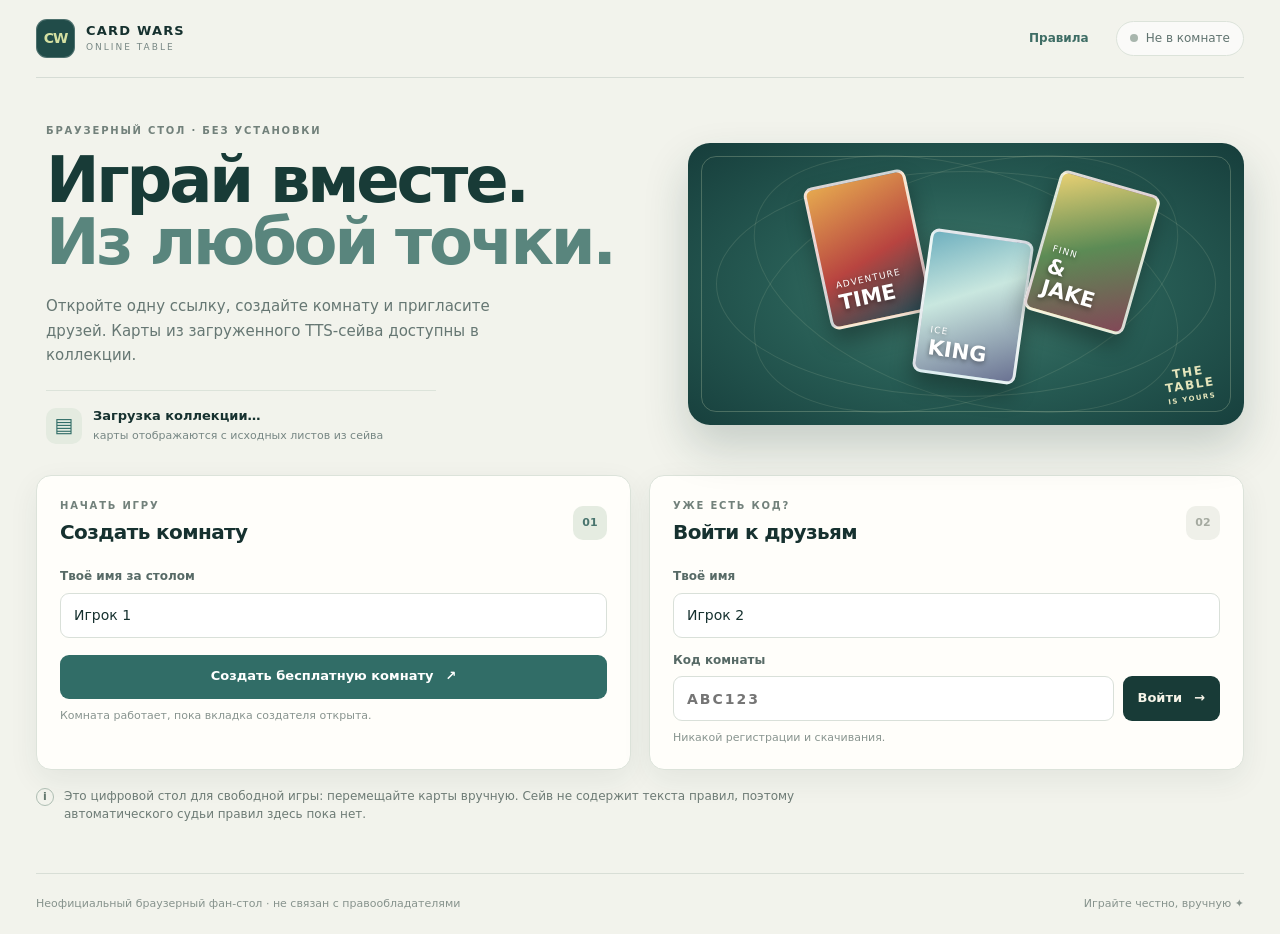
==== index.html @ 1bd03de8 "Add files via upload" ====
<!doctype html>
<html lang="ru">
<head>
  <meta charset="utf-8" />
  <meta name="viewport" content="width=device-width, initial-scale=1" />
  <meta name="theme-color" content="#132d2c" />
  <meta name="description" content="Браузерный стол Card Wars для игры с друзьями." />
  <title>Card Wars · Online Table</title>
  <link rel="icon" href="data:," />
  <link rel="stylesheet" href="./style.css" />
  <script src="./vendor/peerjs.min.js" defer></script>
  <script type="module" src="./src/app.js"></script>
</head>
<body>
  <div class="app-shell">
    <header class="topbar">
      <a class="brand" href="#" aria-label="Card Wars home">
        <span class="brand-mark" aria-hidden="true">CW</span>
        <span><strong>CARD WARS</strong><small>ONLINE TABLE</small></span>
      </a>
      <a class="rules-link" href="./rules.html">Правила</a>
      <div id="connection-pill" class="connection-pill"><span class="status-dot"></span><span id="connection-label">Не в комнате</span></div>
    </header>

    <main>
      <section id="lobby" class="lobby view">
        <div class="hero-grid">
          <div class="hero-copy">
            <p class="eyebrow">БРАУЗЕРНЫЙ СТОЛ · БЕЗ УСТАНОВКИ</p>
            <h1>Играй вместе.<br><em>Из любой точки.</em></h1>
            <p class="intro">Откройте одну ссылку, создайте комнату и пригласите друзей. Карты из загруженного TTS-сейва доступны в коллекции.</p>
            <div class="collection-summary"><span class="summary-icon">▤</span><span><b id="collection-count">Загрузка коллекции…</b><small>карты отображаются с исходных листов из сейва</small></span></div>
          </div>
          <div class="table-art" aria-label="Иллюстрация игровой поверхности">
            <div class="table-ring ring-one"></div><div class="table-ring ring-two"></div>
            <div class="art-card art-card-a"><span>ADVENTURE</span><b>TIME</b></div>
            <div class="art-card art-card-b"><span>ICE</span><b>KING</b></div>
            <div class="art-card art-card-c"><span>FINN</span><b>&amp; JAKE</b></div>
            <div class="table-stamp">THE<br>TABLE<br><small>IS YOURS</small></div>
          </div>
        </div>

        <div class="lobby-grid">
          <section class="panel create-panel">
            <div class="panel-heading"><div><p class="eyebrow">НАЧАТЬ ИГРУ</p><h2>Создать комнату</h2></div><span class="step-badge">01</span></div>
            <label class="field-label" for="host-name">Твоё имя за столом</label>
            <input id="host-name" class="text-input" maxlength="20" placeholder="Например, Finn" value="Игрок 1" />
            <button id="create-room" class="button button-primary button-full"><span>Создать бесплатную комнату</span><span aria-hidden="true">↗</span></button>
            <p class="microcopy">Комната работает, пока вкладка создателя открыта.</p>
          </section>
          <section class="panel join-panel">
            <div class="panel-heading"><div><p class="eyebrow">УЖЕ ЕСТЬ КОД?</p><h2>Войти к друзьям</h2></div><span class="step-badge step-muted">02</span></div>
            <label class="field-label" for="join-name">Твоё имя</label>
            <input id="join-name" class="text-input" maxlength="20" placeholder="Например, Marceline" value="Игрок 2" />
            <label class="field-label" for="room-code">Код комнаты</label>
            <div class="join-row"><input id="room-code" class="text-input room-code-input" maxlength="6" placeholder="ABC123" autocomplete="off" /><button id="join-room" class="button button-dark">Войти <span aria-hidden="true">→</span></button></div>
            <p class="microcopy">Никакой регистрации и скачивания.</p>
          </section>
        </div>
        <div class="notice-row"><span class="notice-icon">i</span><span>Это цифровой стол для свободной игры: перемещайте карты вручную. Сейв не содержит текста правил, поэтому автоматического судьи правил здесь пока нет.</span></div>
        <p id="lobby-error" class="error-message" role="alert" hidden></p>
      </section>

      <section id="game" class="game view" hidden>
        <div class="game-topline">
          <div><p class="eyebrow">ИГРОВАЯ КОМНАТА</p><h1>Стол друзей</h1></div>
          <div class="room-share"><span class="room-label">КОД КОМНАТЫ</span><strong id="room-code-display">------</strong><button id="copy-code" class="icon-button" aria-label="Скопировать код" title="Скопировать код">▣</button></div>
          <button id="leave-room" class="button button-quiet">Покинуть стол</button>
        </div>

        <div class="game-layout">
          <aside class="side-panel">
            <section class="panel player-panel">
              <div class="panel-heading compact"><div><p class="eyebrow">ЗА СТОЛОМ</p><h2>Игроки <span id="player-count" class="count-badge">1</span></h2></div></div>
              <div id="players-list" class="players-list"></div>
            </section>
            <section class="panel deck-panel">
              <div class="panel-heading compact"><div><p class="eyebrow">ТВОЯ КОЛОДА</p><h2>Выбрать пачку</h2></div></div>
              <label class="sr-only" for="deck-select">Выбери колоду</label>
              <select id="deck-select" class="text-input deck-select"></select>
              <button id="use-deck" class="button button-primary button-full">Перемешать и взять</button>
              <div class="deck-status"><span class="deck-stack" aria-hidden="true">▤</span><span><b id="my-deck-count">Колода не выбрана</b><small id="my-deck-name">Выбери пачку выше</small></span></div>
              <button id="draw-card" class="button button-dark button-full" disabled>Взять карту <span aria-hidden="true">↓</span></button>
              <p class="microcopy">Карта из колоды попадает только в твою руку.</p>
            </section>
            <section class="panel turn-panel">
              <div class="turn-info"><span class="turn-orb"></span><span><small>СЕЙЧАС ХОДИТ</small><b id="turn-player">—</b></span></div>
              <button id="end-turn" class="button button-quiet button-full">Передать ход →</button>
              <div class="score-control"><span>Мой счёт</span><div class="score-buttons"><button id="score-minus" aria-label="Уменьшить счёт">−</button><b id="my-score">0</b><button id="score-plus" aria-label="Увеличить счёт">+</button></div></div>
            </section>
            <button id="reset-game" class="text-button" hidden>Сбросить стол</button>
          </aside>

          <section class="table-column">
            <div class="table-toolbar"><div><span class="live-dot"></span><span>ОБЩИЙ СТОЛ</span></div><span id="table-count" class="table-count">0 карт на поле</span></div>
            <div id="play-area" class="play-area" aria-label="Игровое поле. Перетащи сюда карту из руки.">
              <div id="empty-board" class="empty-board"><span class="empty-symbol">✳</span><b>Стол ждёт первой карты</b><small>Перетащи карту сюда или нажми «Сыграть»</small></div>
              <div id="board-cards" class="board-cards"></div>
            </div>
            <div class="discard-row"><div class="discard-heading"><span><span class="discard-icon">↘</span> Сброс</span><small id="discard-count">0 карт</small></div><div id="discard-pile" class="discard-pile"><span class="discard-empty">Сброшенные карты появятся здесь</span></div></div>
            <div class="hand-section"><div class="hand-heading"><div><p class="eyebrow">ТВОЯ ЗОНА</p><h2>Рука <span id="hand-count" class="count-badge">0</span></h2></div><span class="hand-tip">Карты в руке видны только тебе</span></div><div id="hand-cards" class="hand-cards"><div class="hand-empty">Возьми колоду и добери карту, чтобы начать.</div></div></div>
            <details class="activity-panel"><summary>Журнал стола <span id="log-count">0</span></summary><ol id="activity-log" class="activity-log"></ol></details>
          </section>
        </div>
      </section>
    </main>
    <footer class="footer"><span>Неофициальный браузерный фан-стол · не связан с правообладателями</span><span>Играйте честно, вручную ✦</span></footer>
  </div>

  <div id="toast" class="toast" role="status" aria-live="polite"></div>
  <dialog id="card-dialog" class="card-dialog"><button id="close-card" class="dialog-close" aria-label="Закрыть">×</button><div id="dialog-card-art" class="dialog-card-art"></div><div id="dialog-card-title" class="dialog-card-title"></div></dialog>
</body>
</html>
---- style.css ----
:root{color-scheme:light;--ink:#16312f;--muted:#778784;--paper:#f2f3ec;--panel:#fffefa;--line:#dce3da;--teal:#316d67;--teal-dark:#214c49;--lime:#d5e0a2;--gold:#d8ad58;--rose:#c97863;--shadow:0 10px 30px rgba(24,54,51,.07);font-family:Inter,ui-sans-serif,system-ui,-apple-system,"Segoe UI",sans-serif}*{box-sizing:border-box}body{margin:0;background:var(--paper);color:var(--ink);font-size:15px;line-height:1.45}.app-shell{max-width:1440px;margin:0 auto;padding:0 36px}.topbar{height:78px;border-bottom:1px solid rgba(30,65,60,.13);display:flex;align-items:center;justify-content:space-between}.brand{display:flex;align-items:center;gap:11px;color:inherit;text-decoration:none}.brand-mark{height:39px;width:39px;border-radius:11px;background:var(--teal-dark);color:var(--lime);display:grid;place-items:center;font-weight:900;font-size:14px;letter-spacing:-1px;box-shadow:inset 0 0 0 1px rgba(255,255,255,.2)}.brand strong,.brand small{display:block;line-height:1.1}.brand strong{font-size:13px;letter-spacing:1.2px}.brand small{font-size:9px;letter-spacing:2px;color:var(--muted);margin-top:5px}.rules-link{margin-left:auto;margin-right:16px;text-decoration:none;color:#3e6d65;font-size:12px;font-weight:750;padding:8px 11px;border-radius:8px}.rules-link:hover{background:#e6ece5}.connection-pill{display:flex;align-items:center;gap:8px;border:1px solid var(--line);border-radius:99px;background:rgba(255,255,255,.64);padding:8px 13px;color:#60736f;font-size:12px}.status-dot,.live-dot{height:8px;width:8px;border-radius:50%;background:#a8b6ad}.is-connected .status-dot{background:#58a67a;box-shadow:0 0 0 3px rgba(88,166,122,.12)}main{min-height:calc(100vh - 140px)}.lobby{padding:46px 0 50px}.hero-grid{display:grid;grid-template-columns:1fr 0.9fr;gap:34px;align-items:center;min-height:290px}.hero-copy{padding:0 10px}.eyebrow{font-size:10px;font-weight:800;letter-spacing:1.8px;color:#72817b;margin:0 0 10px}.hero-copy h1{font-size:clamp(38px,5vw,65px);line-height:.98;letter-spacing:-3.2px;margin:0;color:#183b37}.hero-copy h1 em{font-style:normal;color:#59857d}.intro{max-width:500px;margin:20px 0 22px;color:#667773;font-size:15px;line-height:1.65}.collection-summary{display:flex;gap:11px;align-items:center;border-top:1px solid var(--line);padding-top:16px;max-width:390px}.collection-summary b,.collection-summary small{display:block}.collection-summary b{font-size:13px}.collection-summary small{font-size:11px;color:var(--muted);margin-top:2px}.summary-icon{display:grid;place-items:center;width:36px;height:36px;border-radius:10px;background:#e4ebe0;color:var(--teal);font-size:20px}.table-art{height:282px;position:relative;overflow:hidden;border-radius:22px;background:radial-gradient(ellipse at 50% 52%,#447e70 0,#275c54 48%,#163d3b 100%);box-shadow:0 22px 45px rgba(23,61,56,.2);display:flex;align-items:center;justify-content:center}.table-art:before{content:"";position:absolute;inset:13px;border:1px solid rgba(220,231,190,.25);border-radius:15px}.table-art:after{content:"";position:absolute;inset:28px;border:1px solid rgba(220,231,190,.13);border-radius:50%}.table-ring{position:absolute;border:1px solid rgba(219,230,191,.12);border-radius:50%;width:440px;height:230px}.ring-one{transform:rotate(-18deg)}.ring-two{transform:rotate(18deg)}.art-card{position:absolute;width:104px;height:145px;border-radius:9px;padding:12px 10px;color:#fff;display:flex;flex-direction:column;justify-content:flex-end;box-shadow:0 12px 22px rgba(0,0,0,.32);border:3px solid rgba(255,255,255,.76);transform:rotate(-12deg);z-index:1;text-shadow:0 2px 5px rgba(0,0,0,.4)}.art-card span{font-size:9px;letter-spacing:1.2px}.art-card b{font-size:21px;line-height:1.05}.art-card-a{left:23%;top:34px;background:linear-gradient(160deg,#e5a84f,#b84440 55%,#264d56)}.art-card-b{left:42%;top:91px;transform:rotate(8deg);background:linear-gradient(155deg,#6fb0bf,#c9e7df 42%,#6a7292)}.art-card-c{right:18%;top:37px;transform:rotate(16deg);background:linear-gradient(155deg,#e8d073,#5c8b55 48%,#824857)}.table-stamp{position:absolute;right:29px;bottom:21px;color:#e5e5bc;text-align:center;font-weight:900;font-size:12px;line-height:1.05;letter-spacing:1.7px;transform:rotate(-9deg);z-index:2}.table-stamp small{font-size:7px;letter-spacing:1.4px}.lobby-grid{display:grid;grid-template-columns:1fr 1fr;gap:18px;margin-top:31px}.panel{background:var(--panel);border:1px solid var(--line);border-radius:15px;padding:23px;box-shadow:var(--shadow)}.panel-heading{display:flex;align-items:center;justify-content:space-between;margin-bottom:21px}.panel-heading h2,.hand-heading h2{font-size:20px;letter-spacing:-.6px;margin:0}.panel-heading .eyebrow{margin-bottom:5px}.step-badge{height:34px;width:34px;border-radius:10px;background:#e5ece1;color:#49756e;font-size:11px;font-weight:800;display:grid;place-items:center}.step-muted{background:#eff0e9;color:#a5aaa0}.field-label{display:block;font-size:12px;font-weight:700;color:#576a66;margin:14px 0 7px}.text-input{height:45px;padding:0 13px;border:1px solid #d9e0d9;background:#fff;border-radius:9px;width:100%;font:inherit;font-size:14px;color:var(--ink);outline:none}.text-input:focus{border-color:#59948a;box-shadow:0 0 0 3px rgba(49,109,103,.13)}.button{border:0;border-radius:9px;min-height:44px;padding:0 15px;display:inline-flex;align-items:center;justify-content:center;gap:12px;font:inherit;font-size:13px;font-weight:750;cursor:pointer;transition:transform .15s ease,background .15s ease}.button:hover:not(:disabled){transform:translateY(-1px)}.button:focus-visible,.icon-button:focus-visible,.text-button:focus-visible{outline:3px solid rgba(49,109,103,.4);outline-offset:2px}.button:disabled{opacity:.45;cursor:not-allowed}.button-primary{background:var(--teal);color:white}.button-primary:hover:not(:disabled){background:#285e58}.button-dark{background:#183b37;color:#f6f4e8}.button-dark:hover:not(:disabled){background:#102e2b}.button-quiet{background:#edf1e9;color:#34504c;border:1px solid #dce4d9}.button-quiet:hover:not(:disabled){background:#e4ebe2}.button-full{width:100%;margin-top:14px}.create-panel .button-full{margin-top:17px}.microcopy{font-size:11px;color:#88948f;margin:9px 0 0}.join-row{display:grid;grid-template-columns:1fr auto;gap:9px}.room-code-input{text-transform:uppercase;letter-spacing:2px;font-weight:800}.notice-row{display:flex;gap:10px;align-items:flex-start;margin-top:18px;font-size:12px;color:#6d7b75;max-width:820px}.notice-icon{width:18px;height:18px;flex:0 0 18px;border:1px solid #aebeb3;border-radius:50%;display:grid;place-items:center;font-size:11px;font-weight:800;color:#64786e}.error-message{padding:10px 12px;background:#fff0ed;color:#994639;border-radius:9px;font-size:13px}.footer{min-height:61px;border-top:1px solid rgba(30,65,60,.12);display:flex;align-items:center;justify-content:space-between;color:#87938d;font-size:11px}.view[hidden]{display:none!important}.game{padding:30px 0 38px}.game-topline{display:flex;align-items:center;gap:14px;margin-bottom:20px}.game-topline>div:first-child{margin-right:auto}.game-topline h1{font-size:28px;letter-spacing:-1px;margin:0}.room-share{display:flex;align-items:center;gap:10px;padding:7px 9px 7px 13px;border:1px dashed #aab9ad;border-radius:10px;background:#f9faf5}.room-label{font-size:9px;font-weight:800;letter-spacing:1.3px;color:#82918a}.room-share strong{font-size:16px;letter-spacing:2px}.icon-button{border:0;background:transparent;width:32px;height:32px;border-radius:8px;color:#456862;font-size:18px;cursor:pointer}.icon-button:hover{background:#e6ece5}.game-layout{display:grid;grid-template-columns:268px minmax(0,1fr);gap:18px}.side-panel{display:flex;flex-direction:column;gap:13px}.side-panel .panel{padding:17px}.compact{margin-bottom:13px}.compact h2{font-size:16px}.count-badge{display:inline-grid;place-items:center;min-width:22px;height:22px;padding:0 6px;border-radius:7px;background:#e9eee7;color:#53736d;font-size:11px;vertical-align:2px;margin-left:4px}.players-list{display:flex;flex-direction:column;gap:8px}.player-chip{display:flex;align-items:center;gap:9px;padding:8px 9px;border:1px solid #e6eae3;border-radius:9px;background:#fbfcf8}.player-avatar{width:28px;height:28px;border-radius:8px;display:grid;place-items:center;color:white;font-size:11px;font-weight:800;flex:0 0 28px}.player-name{min-width:0;flex:1;overflow:hidden;text-overflow:ellipsis;white-space:nowrap;font-size:12px;font-weight:700}.player-meta{font-size:10px;color:#82908b;white-space:nowrap}.deck-select{font-size:12px;padding-right:28px}.deck-status{display:flex;gap:10px;align-items:center;margin:13px 2px 1px}.deck-stack{height:34px;width:30px;display:grid;place-items:center;border:2px solid #72938a;border-radius:5px;color:#62867c;font-size:21px;transform:rotate(-4deg)}.deck-status b,.deck-status small{display:block}.deck-status b{font-size:11px}.deck-status small{font-size:10px;color:#87938c;margin-top:2px}.deck-panel .microcopy{font-size:10px}.turn-info{display:flex;align-items:center;gap:10px;margin-bottom:13px}.turn-orb{width:10px;height:10px;border-radius:50%;background:#d9ad52;box-shadow:0 0 0 4px rgba(217,173,82,.15)}.turn-info small,.turn-info b{display:block}.turn-info small{font-size:9px;letter-spacing:1px;color:#82908a}.turn-info b{font-size:13px;margin-top:1px}.turn-panel .button{min-height:38px;font-size:12px}.score-control{border-top:1px solid #e7ebe5;margin-top:13px;padding-top:11px;display:flex;align-items:center;justify-content:space-between;font-size:11px;color:#70807a}.score-buttons{display:flex;align-items:center;gap:10px}.score-buttons button{width:27px;height:27px;border:1px solid #dce4dc;background:#fff;border-radius:7px;color:#426961;font-size:17px;cursor:pointer}.score-buttons b{min-width:15px;text-align:center;color:var(--ink);font-size:13px}.text-button{background:transparent;border:0;color:#9a655b;text-decoration:underline;text-underline-offset:3px;font-size:11px;cursor:pointer;align-self:flex-start}.table-column{min-width:0}.table-toolbar{height:40px;display:flex;align-items:center;justify-content:space-between;padding:0 4px;font-size:10px;font-weight:800;letter-spacing:1.4px;color:#677a73}.table-toolbar>div{display:flex;align-items:center;gap:8px}.live-dot{background:#64a17b;box-shadow:0 0 0 3px rgba(100,161,123,.13)}.table-count{font-size:10px;font-weight:600;letter-spacing:0}.play-area{min-height:258px;border-radius:15px;position:relative;overflow:hidden;border:1px solid rgba(211,222,204,.28);background:radial-gradient(ellipse at 50% 42%,#47796d 0,#2d6258 48%,#1b4944 100%);box-shadow:inset 0 0 0 6px rgba(11,44,42,.08),0 10px 24px rgba(28,73,66,.13);display:flex;align-items:center;justify-content:center;padding:20px}.play-area:before{content:"";position:absolute;inset:14px;border:1px solid rgba(225,233,198,.18);border-radius:10px;pointer-events:none}.play-area:after{content:"";position:absolute;width:54%;height:68%;border:1px solid rgba(225,233,198,.12);border-radius:50%;pointer-events:none}.empty-board{position:relative;z-index:1;display:flex;flex-direction:column;align-items:center;color:rgba(244,247,229,.79);text-align:center}.empty-symbol{font-size:30px;color:rgba(226,233,192,.7);line-height:1;margin-bottom:10px}.empty-board b{font-size:13px}.empty-board small{font-size:11px;color:rgba(230,238,223,.65);margin-top:4px}.board-cards{position:relative;z-index:2;width:100%;display:flex;flex-wrap:wrap;justify-content:center;gap:15px;align-items:center}.board-item{position:relative;display:flex;flex-direction:column;align-items:center;gap:7px}.table-card{width:98px;height:137px;border-radius:8px;box-shadow:0 6px 16px rgba(0,0,0,.28);cursor:zoom-in}.board-caption{font-size:10px;color:#eff5e8;text-shadow:0 1px 3px #173b37}.card-face,.card-back{background-repeat:no-repeat;background-color:#e9e4d5;background-size:1000% 700%;background-position:center;border:3px solid #f4f0df;border-radius:inherit;overflow:hidden}.card-back{background-size:cover;background-color:#345d59;border-color:#e7e4d5;position:relative}.card-back:after{content:"CW";position:absolute;inset:7px;border:1px solid rgba(255,255,228,.6);border-radius:5px;display:grid;place-items:center;color:#fff9d7;font-size:20px;font-weight:900;letter-spacing:-2px;background:linear-gradient(135deg,rgba(27,64,59,.22),rgba(29,49,47,.65))}.board-actions{display:flex;gap:4px}.mini-action{border:1px solid rgba(255,255,255,.25);background:rgba(14,47,42,.7);color:#f6f3e4;border-radius:5px;font-size:9px;padding:4px 6px;cursor:pointer}.discard-row{margin-top:13px;padding:11px 13px;border:1px solid var(--line);border-radius:11px;background:rgba(255,255,255,.54)}.discard-heading{display:flex;align-items:center;justify-content:space-between;font-size:11px;font-weight:800;color:#5b6e68}.discard-icon{color:#c3825c;font-size:16px;vertical-align:-1px}.discard-heading small{color:#8b9891;font-size:10px;font-weight:500}.discard-pile{display:flex;align-items:center;gap:8px;overflow-x:auto;min-height:52px;margin-top:7px}.discard-thumb{height:50px;width:36px;border-radius:4px;border:2px solid white;flex:0 0 36px;cursor:zoom-in}.discard-empty{color:#9aa59f;font-size:10px}.hand-section{margin-top:19px}.hand-heading{display:flex;align-items:flex-end;justify-content:space-between;margin-bottom:10px}.hand-heading .eyebrow{margin:0 0 3px}.hand-heading h2{font-size:17px}.hand-tip{font-size:10px;color:#8c9992}.hand-cards{display:flex;align-items:flex-start;gap:10px;overflow-x:auto;min-height:163px;padding:3px 2px 12px;scrollbar-color:#c3d0c7 transparent;scrollbar-width:thin}.hand-empty{width:100%;height:128px;border:1px dashed #cbd5cc;border-radius:11px;display:grid;place-items:center;text-align:center;color:#8d9b93;font-size:12px;padding:18px}.hand-item{position:relative;flex:0 0 91px;display:flex;flex-direction:column;align-items:center;gap:7px}.hand-card{height:126px;width:91px;border-radius:7px;cursor:zoom-in;box-shadow:0 3px 9px rgba(29,55,50,.15);transition:transform .15s ease}.hand-card:hover{transform:translateY(-4px)}.hand-card-title{max-width:90px;overflow:hidden;text-overflow:ellipsis;white-space:nowrap;font-size:9px;color:#687b73}.hand-controls{display:flex;gap:4px}.hand-controls button{border:1px solid #d4dfd5;background:#fff;border-radius:6px;padding:4px 6px;color:#476b64;font-size:9px;cursor:pointer}.hand-controls button:hover{background:#e6eee6}.activity-panel{border-top:1px solid var(--line);margin-top:8px;padding-top:10px;color:#6b7a73}.activity-panel summary{cursor:pointer;font-size:11px;font-weight:700}.activity-panel summary span{color:#9aa59e;margin-left:5px}.activity-log{margin:8px 0 0;padding-left:19px;max-height:120px;overflow:auto;color:#82908a;font-size:10px}.activity-log li{padding:2px 0}.toast{position:fixed;left:50%;bottom:24px;transform:translate(-50%,15px);background:#173a36;color:#fff;padding:11px 16px;border-radius:10px;box-shadow:0 8px 30px rgba(14,47,42,.25);font-size:12px;opacity:0;pointer-events:none;transition:.2s ease;z-index:20;max-width:min(90vw,520px)}.toast.show{opacity:1;transform:translate(-50%,0)}.card-dialog{border:0;padding:21px;background:#f5f4ed;border-radius:15px;box-shadow:0 22px 80px rgba(0,0,0,.35);max-width:90vw;max-height:92vh;overflow:visible}.card-dialog::backdrop{background:rgba(12,31,29,.7)}.dialog-close{position:absolute;right:-13px;top:-13px;width:36px;height:36px;border-radius:50%;border:2px solid #f5f4ed;background:#173a36;color:white;font-size:23px;cursor:pointer}.dialog-card-art{width:min(330px,70vw);height:min(462px,68vh);border-radius:9px;background-repeat:no-repeat;background-size:1000% 700%;border:5px solid white;box-shadow:0 5px 15px rgba(0,0,0,.15)}.dialog-card-title{text-align:center;margin-top:9px;font-size:13px;font-weight:700;color:#405d56}.sr-only{position:absolute;width:1px;height:1px;padding:0;margin:-1px;overflow:hidden;clip:rect(0,0,0,0);white-space:nowrap;border:0}
@media(max-width:900px){.app-shell{padding:0 22px}.hero-grid{grid-template-columns:1.1fr .9fr;gap:20px}.table-art{height:250px}.game-layout{grid-template-columns:230px minmax(0,1fr);gap:13px}.side-panel .panel{padding:14px}.table-card{width:82px;height:115px}.play-area{min-height:230px}}
@media(max-width:680px){.app-shell{padding:0 16px}.topbar{height:64px}.connection-pill{font-size:10px;padding:7px 10px}.lobby{padding:27px 0 35px}.hero-grid{grid-template-columns:1fr;gap:21px}.hero-copy{padding:0}.hero-copy h1{font-size:44px;letter-spacing:-2.4px}.intro{font-size:14px;margin:14px 0 16px}.table-art{height:200px;border-radius:16px}.art-card{width:75px;height:108px;padding:8px}.art-card-a{left:22%;top:22px}.art-card-b{left:42%;top:57px}.art-card-c{right:19%;top:19px}.art-card b{font-size:16px}.table-stamp{font-size:10px;right:17px;bottom:14px}.lobby-grid{grid-template-columns:1fr;gap:12px;margin-top:21px}.panel{padding:19px}.panel-heading{margin-bottom:14px}.game{padding:20px 0 28px}.game-topline{flex-wrap:wrap;gap:9px;margin-bottom:12px}.game-topline>div:first-child{width:100%;margin:0}.game-topline h1{font-size:24px}.room-share{margin-right:auto}.room-label{font-size:8px}.room-share strong{font-size:14px}.game-topline>.button{min-height:38px;font-size:11px}.game-layout{grid-template-columns:1fr;gap:11px}.side-panel{display:grid;grid-template-columns:1fr 1fr;gap:9px}.side-panel .panel{padding:12px}.player-panel{grid-column:1/-1}.players-list{display:grid;grid-template-columns:repeat(2,minmax(0,1fr))}.deck-panel .panel-heading{margin-bottom:10px}.deck-status{margin-top:9px}.deck-panel .button-full{margin-top:8px}.deck-panel .microcopy{display:none}.turn-panel .button{min-height:34px}.turn-info{margin-bottom:8px}.score-control{margin-top:8px;padding-top:8px}.table-toolbar{height:34px}.play-area{min-height:210px;padding:15px}.board-cards{gap:8px}.table-card{width:68px;height:95px}.board-caption{font-size:9px}.board-actions{gap:2px}.mini-action{padding:4px;font-size:8px}.discard-row{margin-top:10px;padding:9px 10px}.hand-section{margin-top:15px}.hand-card{height:120px;width:86px}.hand-item{flex-basis:86px}.hand-cards{min-height:156px}.footer{gap:10px;align-items:flex-start;padding:14px 0;font-size:9px}.footer span:last-child{text-align:right}}
@media(max-width:390px){.app-shell{padding:0 12px}.hero-copy h1{font-size:40px}.join-row{grid-template-columns:1fr auto}.room-share{gap:6px;padding-left:9px}.room-label{display:none}.players-list{grid-template-columns:1fr}.player-panel{grid-column:1/-1}.side-panel{grid-template-columns:1fr 1fr}.deck-status b{font-size:10px}.score-buttons{gap:5px}.table-card{width:61px;height:86px}.hand-card{height:110px;width:78px}.hand-item{flex-basis:78px}}
@media(prefers-reduced-motion:reduce){*,*::before,*::after{scroll-behavior:auto!important;transition:none!important}}
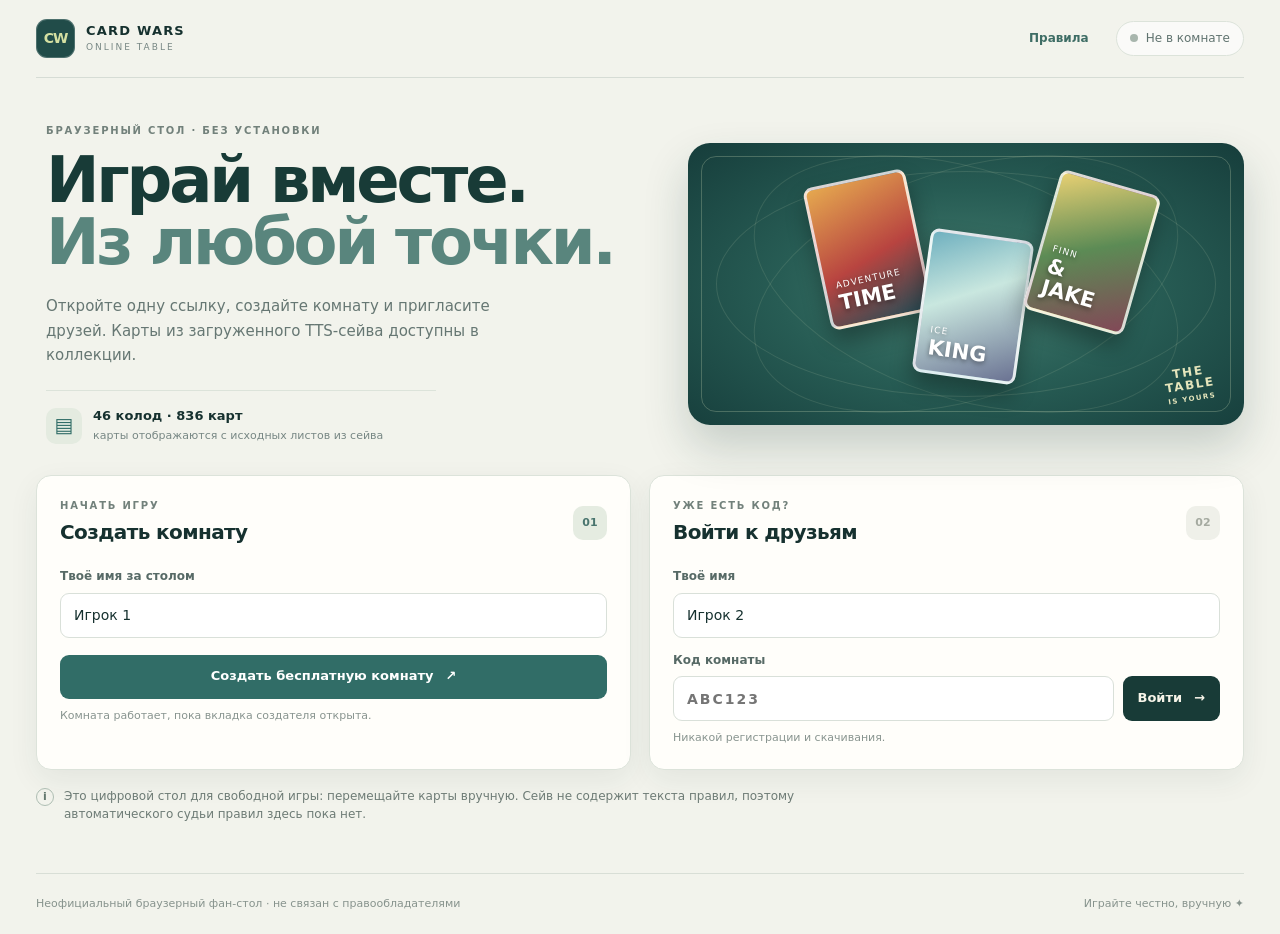
==== commit b05f8274: "Add files via upload" ====
--- a/index.html
+++ b/index.html
@@ -8,8 +8,8 @@
   <title>Card Wars · Online Table</title>
   <link rel="icon" href="data:," />
   <link rel="stylesheet" href="./style.css" />
-  <script src="./vendor/peerjs.min.js" defer></script>
-  <script type="module" src="./src/app.js"></script>
+  <script src="./peerjs.min.js" defer></script>
+  <script type="module" src="./app.js"></script>
 </head>
 <body>
   <div class="app-shell">
